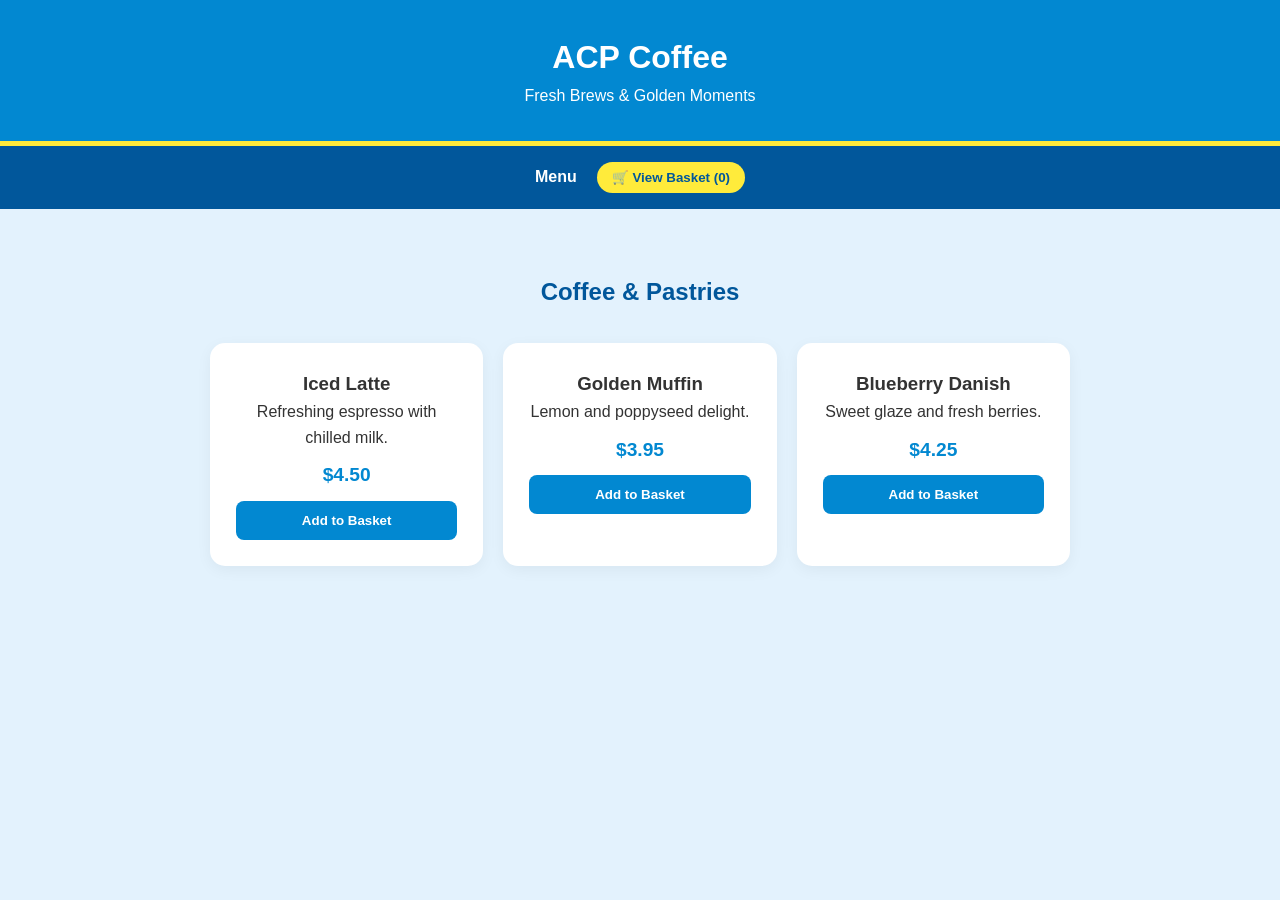
==== ACPcoffee.html @ 82364d1c "Add files via upload" ====
<!DOCTYPE html>
<html lang="en">
<head>
    <meta charset="UTF-8">
    <meta name="viewport" content="width=device-width, initial-scale=1.0">
    <title>ACP Coffee | Order Online</title>
    <style>
        :root {
            --light-blue: #E3F2FD;
            --header-blue: #0288D1;
            --accent-yellow: #FFEB3B;
            --dark-blue: #01579B;
            --white: #ffffff;
            --text: #333;
        }

        * { margin: 0; padding: 0; box-sizing: border-box; font-family: 'Segoe UI', sans-serif; }
        body { background-color: var(--light-blue); color: var(--text); line-height: 1.6; }

        /* Header & Nav */
        header { background-color: var(--header-blue); color: var(--white); padding: 2rem 0; text-align: center; border-bottom: 5px solid var(--accent-yellow); }
        nav { background-color: var(--dark-blue); padding: 1rem; text-align: center; position: sticky; top: 0; z-index: 100; display: flex; justify-content: center; align-items: center; gap: 20px; }
        nav a { color: var(--white); text-decoration: none; font-weight: bold; cursor: pointer; }
        
        .basket-btn { background: var(--accent-yellow); color: var(--dark-blue); padding: 8px 15px; border-radius: 20px; border: none; font-weight: bold; cursor: pointer; transition: 0.3s; }
        .basket-btn:hover { background: var(--white); }

        .container { max-width: 900px; margin: 0 auto; padding: 2rem 20px; }
        .section-title { text-align: center; color: var(--dark-blue); margin: 2rem 0; }

        /* Menu */
        .menu-grid { display: grid; grid-template-columns: repeat(auto-fit, minmax(250px, 1fr)); gap: 20px; }
        .menu-item { background: var(--white); padding: 1.5rem; border-radius: 15px; text-align: center; box-shadow: 0 4px 15px rgba(0,0,0,0.05); border: 2px solid transparent; transition: 0.3s; }
        .menu-item:hover { border-color: var(--header-blue); transform: translateY(-3px); }
        .price { color: var(--header-blue); font-weight: bold; font-size: 1.2rem; display: block; margin: 10px 0; }

        /* Buttons */
        .btn { background: var(--header-blue); color: white; border: none; padding: 12px; border-radius: 8px; cursor: pointer; width: 100%; font-weight: bold; }
        .btn:hover { background: var(--dark-blue); }

        /* Modal / Basket Tab */
        #basket-modal { display: none; position: fixed; top: 0; left: 0; width: 100%; height: 100%; background: rgba(0,0,0,0.6); z-index: 1000; justify-content: center; align-items: center; }
        .modal-content { background: var(--white); padding: 2rem; border-radius: 15px; width: 90%; max-width: 500px; max-height: 80vh; overflow-y: auto; }
        .basket-item { display: flex; justify-content: space-between; padding: 10px 0; border-bottom: 1px solid #eee; }

        /* Forms */
        .hidden { display: none; }
        .card { background: white; padding: 2rem; border-radius: 15px; box-shadow: 0 5px 20px rgba(0,0,0,0.1); }
        input { width: 100%; padding: 12px; margin: 10px 0; border: 2px solid var(--light-blue); border-radius: 8px; }

        #success-page { text-align: center; padding: 3rem; background: var(--white); border-radius: 20px; }
    </style>
</head>
<body>

    <header>
        <h1>ACP Coffee</h1>
        <p>Fresh Brews & Golden Moments</p>
    </header>

    <nav>
        <a onclick="showSection('menu-section')">Menu</a>
        <button class="basket-btn" onclick="toggleBasket()">🛒 View Basket (<span id="cart-count-nav">0</span>)</button>
    </nav>

    <div class="container">
        
        <!-- Menu Section -->
        <section id="menu-section">
            <h2 class="section-title">Coffee & Pastries</h2>
            <div class="menu-grid">
                <!-- Items -->
                <div class="menu-item">
                    <h3>Iced Latte</h3>
                    <p>Refreshing espresso with chilled milk.</p>
                    <span class="price">$4.50</span>
                    <button class="btn" onclick="addToCart('Iced Latte', 4.50)">Add to Basket</button>
                </div>
                <div class="menu-item">
                    <h3>Golden Muffin</h3>
                    <p>Lemon and poppyseed delight.</p>
                    <span class="price">$3.95</span>
                    <button class="btn" onclick="addToCart('Golden Muffin', 3.95)">Add to Basket</button>
                </div>
                <div class="menu-item">
                    <h3>Blueberry Danish</h3>
                    <p>Sweet glaze and fresh berries.</p>
                    <span class="price">$4.25</span>
                    <button class="btn" onclick="addToCart('Blueberry Danish', 4.25)">Add to Basket</button>
                </div>
            </div>
        </section>

        <!-- Checkout: Address -->
        <section id="address-section" class="hidden">
            <h2 class="section-title">Delivery Address</h2>
            <div class="card">
                <input type="text" id="custName" placeholder="Your Name">
                <input type="text" id="custAddress" placeholder="Full Delivery Address">
                <button class="btn" onclick="showSection('payment-section')">Go to Payment</button>
            </div>
        </section>

        <!-- Checkout: Payment -->
        <section id="payment-section" class="hidden">
            <h2 class="section-title">Fake Payment</h2>
            <div class="card">
                <p>Total: <strong id="pay-total"></strong></p>
                <input type="text" placeholder="Card Number">
                <div style="display:flex; gap:10px;">
                    <input type="text" placeholder="MM/YY">
                    <input type="text" placeholder="CVC">
                </div>
                <button class="btn" style="background:#2ecc71" onclick="processPayment()">Pay Securely</button>
            </div>
        </section>

        <!-- Success -->
        <section id="success-page" class="hidden">
            <h2 style="color: #2ecc71">Order Confirmed! ☕</h2>
            <p>Your ACP Coffee is being prepared.</p>
            <div style="background: var(--accent-yellow); padding: 1rem; margin: 1rem 0; border-radius: 10px;">
                <strong>ETA: 22 Minutes</strong>
            </div>
            <button class="btn" onclick="location.reload()">Start New Order</button>
        </section>

    </div>

    <!-- Basket Modal -->
    <div id="basket-modal">
        <div class="modal-content">
            <h2 style="color: var(--dark-blue); margin-bottom: 1rem;">Your Basket</h2>
            <div id="basket-items-list">
                <!-- Items appear here -->
            </div>
            <div style="margin-top: 1.5rem; border-top: 2px solid var(--accent-yellow); padding-top: 10px;">
                <p><strong>Total: $<span id="basket-total-price">0.00</span></strong></p>
            </div>
            <div style="display: flex; gap: 10px; margin-top: 1rem;">
                <button class="btn" style="background:#666" onclick="toggleBasket()">Close</button>
                <button class="btn" onclick="startCheckout()">Checkout</button>
            </div>
            <button onclick="clearCart()" style="background:none; border:none; color:red; cursor:pointer; margin-top:10px; font-size:0.8rem;">Clear All Items</button>
        </div>
    </div>

    <script>
        let cart = [];

        function addToCart(name, price) {
            cart.push({name, price});
            updateBasketUI();
        }

        function updateBasketUI() {
            const list = document.getElementById('basket-items-list');
            const countNav = document.getElementById('cart-count-nav');
            const totalDisplay = document.getElementById('basket-total-price');
            
            list.innerHTML = cart.length === 0 ? "<p>Your basket is empty.</p>" : "";
            
            let total = 0;
            cart.forEach((item) => {
                const div = document.createElement('div');
                div.className = 'basket-item';
                div.innerHTML = `<span>${item.name}</span> <span>$${item.price.toFixed(2)}</span>`;
                list.appendChild(div);
                total += item.price;
            });

            countNav.innerText = cart.length;
            totalDisplay.innerText = total.toFixed(2);
            document.getElementById('pay-total').innerText = "$" + total.toFixed(2);
        }

        function toggleBasket() {
            const modal = document.getElementById('basket-modal');
            modal.style.display = (modal.style.display === 'flex') ? 'none' : 'flex';
        }

        function clearCart() {
            cart = [];
            updateBasketUI();
            toggleBasket();
        }

        function showSection(id) {
            document.querySelectorAll('section').forEach(s => s.classList.add('hidden'));
            document.getElementById(id).classList.remove('hidden');
            window.scrollTo(0,0);
        }

        function startCheckout() {
            if(cart.length === 0) {
                alert("Basket is empty!");
                return;
            }
            toggleBasket();
            showSection('address-section');
        }

        function processPayment() {
            showSection('success-page');
        }
    </script>
</body>
</html>
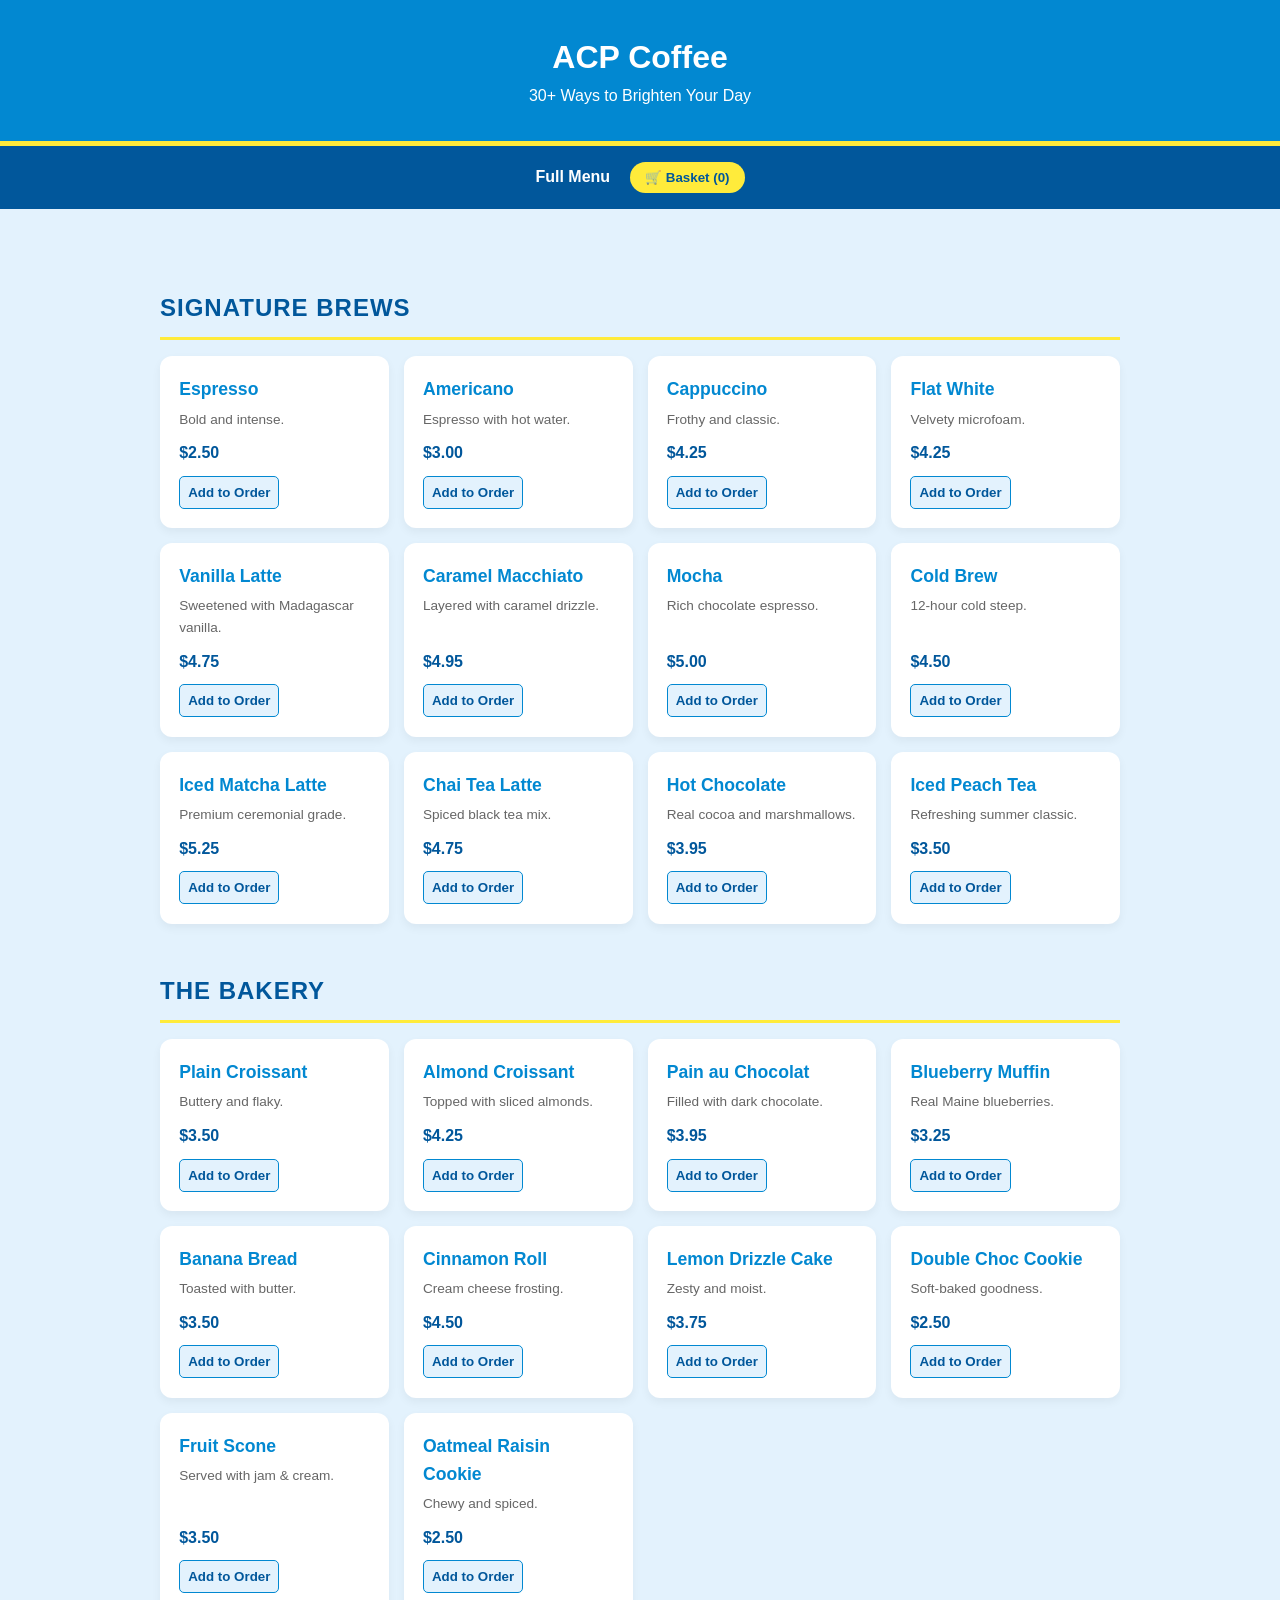
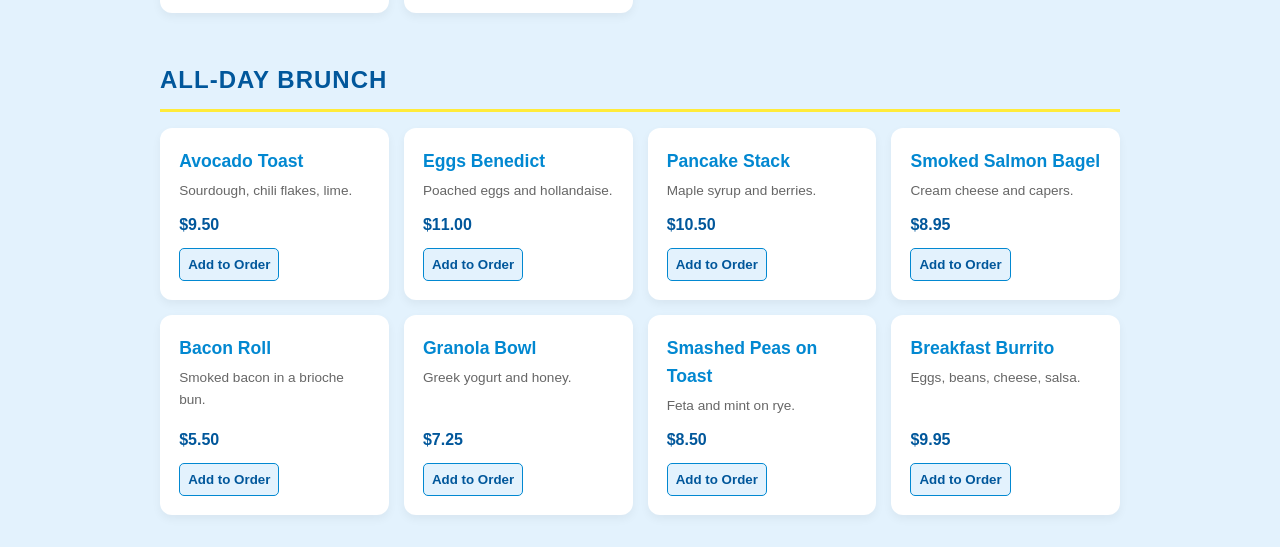
==== commit 7355adfd: "Update ACPcoffee.html" ====
--- a/ACPcoffee.html
+++ b/ACPcoffee.html
@@ -3,7 +3,7 @@
 <head>
     <meta charset="UTF-8">
     <meta name="viewport" content="width=device-width, initial-scale=1.0">
-    <title>ACP Coffee | Order Online</title>
+    <title>ACP Coffee | Full Menu</title>
     <style>
         :root {
             --light-blue: #E3F2FD;
@@ -17,112 +17,97 @@
         * { margin: 0; padding: 0; box-sizing: border-box; font-family: 'Segoe UI', sans-serif; }
         body { background-color: var(--light-blue); color: var(--text); line-height: 1.6; }
 
-        /* Header & Nav */
         header { background-color: var(--header-blue); color: var(--white); padding: 2rem 0; text-align: center; border-bottom: 5px solid var(--accent-yellow); }
         nav { background-color: var(--dark-blue); padding: 1rem; text-align: center; position: sticky; top: 0; z-index: 100; display: flex; justify-content: center; align-items: center; gap: 20px; }
         nav a { color: var(--white); text-decoration: none; font-weight: bold; cursor: pointer; }
         
         .basket-btn { background: var(--accent-yellow); color: var(--dark-blue); padding: 8px 15px; border-radius: 20px; border: none; font-weight: bold; cursor: pointer; transition: 0.3s; }
-        .basket-btn:hover { background: var(--white); }
-
-        .container { max-width: 900px; margin: 0 auto; padding: 2rem 20px; }
-        .section-title { text-align: center; color: var(--dark-blue); margin: 2rem 0; }
-
-        /* Menu */
-        .menu-grid { display: grid; grid-template-columns: repeat(auto-fit, minmax(250px, 1fr)); gap: 20px; }
-        .menu-item { background: var(--white); padding: 1.5rem; border-radius: 15px; text-align: center; box-shadow: 0 4px 15px rgba(0,0,0,0.05); border: 2px solid transparent; transition: 0.3s; }
-        .menu-item:hover { border-color: var(--header-blue); transform: translateY(-3px); }
-        .price { color: var(--header-blue); font-weight: bold; font-size: 1.2rem; display: block; margin: 10px 0; }
+
+        .container { max-width: 1000px; margin: 0 auto; padding: 2rem 20px; }
+        .category-title { color: var(--dark-blue); margin: 3rem 0 1rem; padding-bottom: 10px; border-bottom: 3px solid var(--accent-yellow); text-transform: uppercase; letter-spacing: 1px; }
+
+        /* Menu Grid */
+        .menu-grid { display: grid; grid-template-columns: repeat(auto-fill, minmax(220px, 1fr)); gap: 15px; }
+        .menu-item { background: var(--white); padding: 1.2rem; border-radius: 12px; box-shadow: 0 4px 10px rgba(0,0,0,0.05); display: flex; flex-direction: column; justify-content: space-between; }
+        .menu-item h3 { font-size: 1.1rem; color: var(--header-blue); margin-bottom: 5px; }
+        .menu-item p { font-size: 0.85rem; color: #666; margin-bottom: 10px; }
+        .price { font-weight: bold; color: var(--dark-blue); margin-bottom: 10px; display: block; }
 
         /* Buttons */
-        .btn { background: var(--header-blue); color: white; border: none; padding: 12px; border-radius: 8px; cursor: pointer; width: 100%; font-weight: bold; }
-        .btn:hover { background: var(--dark-blue); }
-
-        /* Modal / Basket Tab */
-        #basket-modal { display: none; position: fixed; top: 0; left: 0; width: 100%; height: 100%; background: rgba(0,0,0,0.6); z-index: 1000; justify-content: center; align-items: center; }
-        .modal-content { background: var(--white); padding: 2rem; border-radius: 15px; width: 90%; max-width: 500px; max-height: 80vh; overflow-y: auto; }
-        .basket-item { display: flex; justify-content: space-between; padding: 10px 0; border-bottom: 1px solid #eee; }
-
-        /* Forms */
+        .add-btn { background: var(--light-blue); color: var(--dark-blue); border: 1px solid var(--header-blue); padding: 8px; border-radius: 5px; cursor: pointer; font-weight: bold; transition: 0.2s; }
+        .add-btn:hover { background: var(--header-blue); color: white; }
+        .btn-checkout { background: var(--header-blue); color: white; border: none; padding: 12px; border-radius: 8px; cursor: pointer; width: 100%; font-weight: bold; }
+
+        /* Modal */
+        #basket-modal { display: none; position: fixed; top: 0; left: 0; width: 100%; height: 100%; background: rgba(0,0,0,0.7); z-index: 1000; justify-content: center; align-items: center; }
+        .modal-content { background: var(--white); padding: 2rem; border-radius: 15px; width: 90%; max-width: 450px; max-height: 85vh; display: flex; flex-direction: column; }
+        #basket-items-list { overflow-y: auto; flex-grow: 1; margin: 15px 0; border-top: 1px solid #eee; }
+        .basket-item { display: flex; justify-content: space-between; padding: 10px 0; border-bottom: 1px solid #eee; font-size: 0.95rem; }
+
         .hidden { display: none; }
-        .card { background: white; padding: 2rem; border-radius: 15px; box-shadow: 0 5px 20px rgba(0,0,0,0.1); }
-        input { width: 100%; padding: 12px; margin: 10px 0; border: 2px solid var(--light-blue); border-radius: 8px; }
-
-        #success-page { text-align: center; padding: 3rem; background: var(--white); border-radius: 20px; }
+        .card { background: white; padding: 2rem; border-radius: 15px; max-width: 500px; margin: 0 auto; }
+        input { width: 100%; padding: 12px; margin: 10px 0; border: 1px solid #ddd; border-radius: 8px; }
     </style>
 </head>
 <body>
 
     <header>
         <h1>ACP Coffee</h1>
-        <p>Fresh Brews & Golden Moments</p>
+        <p>30+ Ways to Brighten Your Day</p>
     </header>
 
     <nav>
-        <a onclick="showSection('menu-section')">Menu</a>
-        <button class="basket-btn" onclick="toggleBasket()">🛒 View Basket (<span id="cart-count-nav">0</span>)</button>
+        <a onclick="showSection('menu-section')">Full Menu</a>
+        <button class="basket-btn" onclick="toggleBasket()">🛒 Basket (<span id="cart-count-nav">0</span>)</button>
     </nav>
 
     <div class="container">
         
-        <!-- Menu Section -->
         <section id="menu-section">
-            <h2 class="section-title">Coffee & Pastries</h2>
-            <div class="menu-grid">
-                <!-- Items -->
-                <div class="menu-item">
-                    <h3>Iced Latte</h3>
-                    <p>Refreshing espresso with chilled milk.</p>
-                    <span class="price">$4.50</span>
-                    <button class="btn" onclick="addToCart('Iced Latte', 4.50)">Add to Basket</button>
+            <!-- COFFEE & DRINKS (12 items) -->
+            <h2 class="category-title">Signature Brews</h2>
+            <div class="menu-grid" id="coffee-grid"></div>
+
+            <!-- BAKERY (10 items) -->
+            <h2 class="category-title">The Bakery</h2>
+            <div class="menu-grid" id="bakery-grid"></div>
+
+            <!-- BRUNCH (8 items) -->
+            <h2 class="category-title">All-Day Brunch</h2>
+            <div class="menu-grid" id="brunch-grid"></div>
+        </section>
+
+        <!-- Checkout Screens -->
+        <section id="address-section" class="hidden">
+            <h2 class="section-title" style="text-align: center; margin: 2rem;">Delivery Details</h2>
+            <div class="card">
+                <input type="text" id="custName" placeholder="Full Name">
+                <input type="text" id="custAddress" placeholder="123 Sunshine Blvd, London">
+                <button class="btn-checkout" onclick="showSection('payment-section')">Continue to Payment</button>
+            </div>
+        </section>
+
+        <section id="payment-section" class="hidden">
+            <h2 class="section-title" style="text-align: center; margin: 2rem;">Secure Checkout</h2>
+            <div class="card">
+                <p>Total Order Value: <strong id="pay-total"></strong></p>
+                <input type="text" placeholder="Card Number" maxlength="16">
+                <div style="display:flex; gap:10px;">
+                    <input type="text" placeholder="MM/YY" maxlength="5">
+                    <input type="text" placeholder="CVV" maxlength="3">
                 </div>
-                <div class="menu-item">
-                    <h3>Golden Muffin</h3>
-                    <p>Lemon and poppyseed delight.</p>
-                    <span class="price">$3.95</span>
-                    <button class="btn" onclick="addToCart('Golden Muffin', 3.95)">Add to Basket</button>
-                </div>
-                <div class="menu-item">
-                    <h3>Blueberry Danish</h3>
-                    <p>Sweet glaze and fresh berries.</p>
-                    <span class="price">$4.25</span>
-                    <button class="btn" onclick="addToCart('Blueberry Danish', 4.25)">Add to Basket</button>
-                </div>
-            </div>
-        </section>
-
-        <!-- Checkout: Address -->
-        <section id="address-section" class="hidden">
-            <h2 class="section-title">Delivery Address</h2>
-            <div class="card">
-                <input type="text" id="custName" placeholder="Your Name">
-                <input type="text" id="custAddress" placeholder="Full Delivery Address">
-                <button class="btn" onclick="showSection('payment-section')">Go to Payment</button>
-            </div>
-        </section>
-
-        <!-- Checkout: Payment -->
-        <section id="payment-section" class="hidden">
-            <h2 class="section-title">Fake Payment</h2>
-            <div class="card">
-                <p>Total: <strong id="pay-total"></strong></p>
-                <input type="text" placeholder="Card Number">
-                <div style="display:flex; gap:10px;">
-                    <input type="text" placeholder="MM/YY">
-                    <input type="text" placeholder="CVC">
-                </div>
-                <button class="btn" style="background:#2ecc71" onclick="processPayment()">Pay Securely</button>
-            </div>
-        </section>
-
-        <!-- Success -->
-        <section id="success-page" class="hidden">
-            <h2 style="color: #2ecc71">Order Confirmed! ☕</h2>
-            <p>Your ACP Coffee is being prepared.</p>
-            <div style="background: var(--accent-yellow); padding: 1rem; margin: 1rem 0; border-radius: 10px;">
-                <strong>ETA: 22 Minutes</strong>
-            </div>
-            <button class="btn" onclick="location.reload()">Start New Order</button>
+                <button class="btn-checkout" style="background:#2ecc71" onclick="processPayment()">Complete Purchase</button>
+            </div>
+        </section>
+
+        <section id="success-page" class="hidden" style="text-align:center; padding: 4rem 0;">
+            <h1 style="color:#2ecc71; font-size: 3rem;">☕ Success!</h1>
+            <p>Order received. We are warming up the ovens!</p>
+            <div style="background:var(--accent-yellow); display:inline-block; padding: 1rem 2rem; border-radius: 50px; margin: 2rem 0; font-weight:bold;">
+                Estimated Delivery: 28 Minutes
+            </div>
+            <br>
+            <button class="btn-checkout" style="width:200px" onclick="location.reload()">Return Home</button>
         </section>
 
     </div>
@@ -130,59 +115,105 @@
     <!-- Basket Modal -->
     <div id="basket-modal">
         <div class="modal-content">
-            <h2 style="color: var(--dark-blue); margin-bottom: 1rem;">Your Basket</h2>
-            <div id="basket-items-list">
-                <!-- Items appear here -->
-            </div>
-            <div style="margin-top: 1.5rem; border-top: 2px solid var(--accent-yellow); padding-top: 10px;">
-                <p><strong>Total: $<span id="basket-total-price">0.00</span></strong></p>
+            <h2 style="color: var(--dark-blue);">Your Selections</h2>
+            <div id="basket-items-list"></div>
+            <div style="padding-top: 15px; font-size: 1.2rem;">
+                <strong>Total: $<span id="basket-total-price">0.00</span></strong>
             </div>
             <div style="display: flex; gap: 10px; margin-top: 1rem;">
-                <button class="btn" style="background:#666" onclick="toggleBasket()">Close</button>
-                <button class="btn" onclick="startCheckout()">Checkout</button>
-            </div>
-            <button onclick="clearCart()" style="background:none; border:none; color:red; cursor:pointer; margin-top:10px; font-size:0.8rem;">Clear All Items</button>
+                <button class="btn-checkout" style="background:#888" onclick="toggleBasket()">Back</button>
+                <button class="btn-checkout" onclick="startCheckout()">Checkout</button>
+            </div>
         </div>
     </div>
 
     <script>
+        const menuData = {
+            brews: [
+                {n: "Espresso", p: 2.50, d: "Bold and intense."},
+                {n: "Americano", p: 3.00, d: "Espresso with hot water."},
+                {n: "Cappuccino", p: 4.25, d: "Frothy and classic."},
+                {n: "Flat White", p: 4.25, d: "Velvety microfoam."},
+                {n: "Vanilla Latte", p: 4.75, d: "Sweetened with Madagascar vanilla."},
+                {n: "Caramel Macchiato", p: 4.95, d: "Layered with caramel drizzle."},
+                {n: "Mocha", p: 5.00, d: "Rich chocolate espresso."},
+                {n: "Cold Brew", p: 4.50, d: "12-hour cold steep."},
+                {n: "Iced Matcha Latte", p: 5.25, d: "Premium ceremonial grade."},
+                {n: "Chai Tea Latte", p: 4.75, d: "Spiced black tea mix."},
+                {n: "Hot Chocolate", p: 3.95, d: "Real cocoa and marshmallows."},
+                {n: "Iced Peach Tea", p: 3.50, d: "Refreshing summer classic."}
+            ],
+            bakery: [
+                {n: "Plain Croissant", p: 3.50, d: "Buttery and flaky."},
+                {n: "Almond Croissant", p: 4.25, d: "Topped with sliced almonds."},
+                {n: "Pain au Chocolat", p: 3.95, d: "Filled with dark chocolate."},
+                {n: "Blueberry Muffin", p: 3.25, d: "Real Maine blueberries."},
+                {n: "Banana Bread", p: 3.50, d: "Toasted with butter."},
+                {n: "Cinnamon Roll", p: 4.50, d: "Cream cheese frosting."},
+                {n: "Lemon Drizzle Cake", p: 3.75, d: "Zesty and moist."},
+                {n: "Double Choc Cookie", p: 2.50, d: "Soft-baked goodness."},
+                {n: "Fruit Scone", p: 3.50, d: "Served with jam & cream."},
+                {n: "Oatmeal Raisin Cookie", p: 2.50, d: "Chewy and spiced."}
+            ],
+            brunch: [
+                {n: "Avocado Toast", p: 9.50, d: "Sourdough, chili flakes, lime."},
+                {n: "Eggs Benedict", p: 11.00, d: "Poached eggs and hollandaise."},
+                {n: "Pancake Stack", p: 10.50, d: "Maple syrup and berries."},
+                {n: "Smoked Salmon Bagel", p: 8.95, d: "Cream cheese and capers."},
+                {n: "Bacon Roll", p: 5.50, d: "Smoked bacon in a brioche bun."},
+                {n: "Granola Bowl", p: 7.25, d: "Greek yogurt and honey."},
+                {n: "Smashed Peas on Toast", p: 8.50, d: "Feta and mint on rye."},
+                {n: "Breakfast Burrito", p: 9.95, d: "Eggs, beans, cheese, salsa."}
+            ]
+        };
+
         let cart = [];
+
+        function initMenu() {
+            renderGrid('coffee-grid', menuData.brews);
+            renderGrid('bakery-grid', menuData.bakery);
+            renderGrid('brunch-grid', menuData.brunch);
+        }
+
+        function renderGrid(id, items) {
+            const grid = document.getElementById(id);
+            items.forEach(item => {
+                grid.innerHTML += `
+                    <div class="menu-item">
+                        <div>
+                            <h3>${item.n}</h3>
+                            <p>${item.d}</p>
+                        </div>
+                        <div>
+                            <span class="price">$${item.p.toFixed(2)}</span>
+                            <button class="add-btn" onclick="addToCart('${item.n}', ${item.p})">Add to Order</button>
+                        </div>
+                    </div>
+                `;
+            });
+        }
 
         function addToCart(name, price) {
             cart.push({name, price});
-            updateBasketUI();
-        }
-
-        function updateBasketUI() {
+            updateUI();
+        }
+
+        function updateUI() {
+            document.getElementById('cart-count-nav').innerText = cart.length;
             const list = document.getElementById('basket-items-list');
-            const countNav = document.getElementById('cart-count-nav');
-            const totalDisplay = document.getElementById('basket-total-price');
-            
-            list.innerHTML = cart.length === 0 ? "<p>Your basket is empty.</p>" : "";
-            
             let total = 0;
-            cart.forEach((item) => {
-                const div = document.createElement('div');
-                div.className = 'basket-item';
-                div.innerHTML = `<span>${item.name}</span> <span>$${item.price.toFixed(2)}</span>`;
-                list.appendChild(div);
+            list.innerHTML = "";
+            cart.forEach(item => {
+                list.innerHTML += `<div class="basket-item"><span>${item.name}</span><span>$${item.price.toFixed(2)}</span></div>`;
                 total += item.price;
             });
-
-            countNav.innerText = cart.length;
-            totalDisplay.innerText = total.toFixed(2);
+            document.getElementById('basket-total-price').innerText = total.toFixed(2);
             document.getElementById('pay-total').innerText = "$" + total.toFixed(2);
         }
 
         function toggleBasket() {
-            const modal = document.getElementById('basket-modal');
-            modal.style.display = (modal.style.display === 'flex') ? 'none' : 'flex';
-        }
-
-        function clearCart() {
-            cart = [];
-            updateBasketUI();
-            toggleBasket();
+            const m = document.getElementById('basket-modal');
+            m.style.display = (m.style.display === 'flex') ? 'none' : 'flex';
         }
 
         function showSection(id) {
@@ -192,10 +223,7 @@
         }
 
         function startCheckout() {
-            if(cart.length === 0) {
-                alert("Basket is empty!");
-                return;
-            }
+            if(cart.length === 0) return alert("Basket is empty!");
             toggleBasket();
             showSection('address-section');
         }
@@ -203,6 +231,8 @@
         function processPayment() {
             showSection('success-page');
         }
+
+        initMenu();
     </script>
 </body>
-</html>+</html>
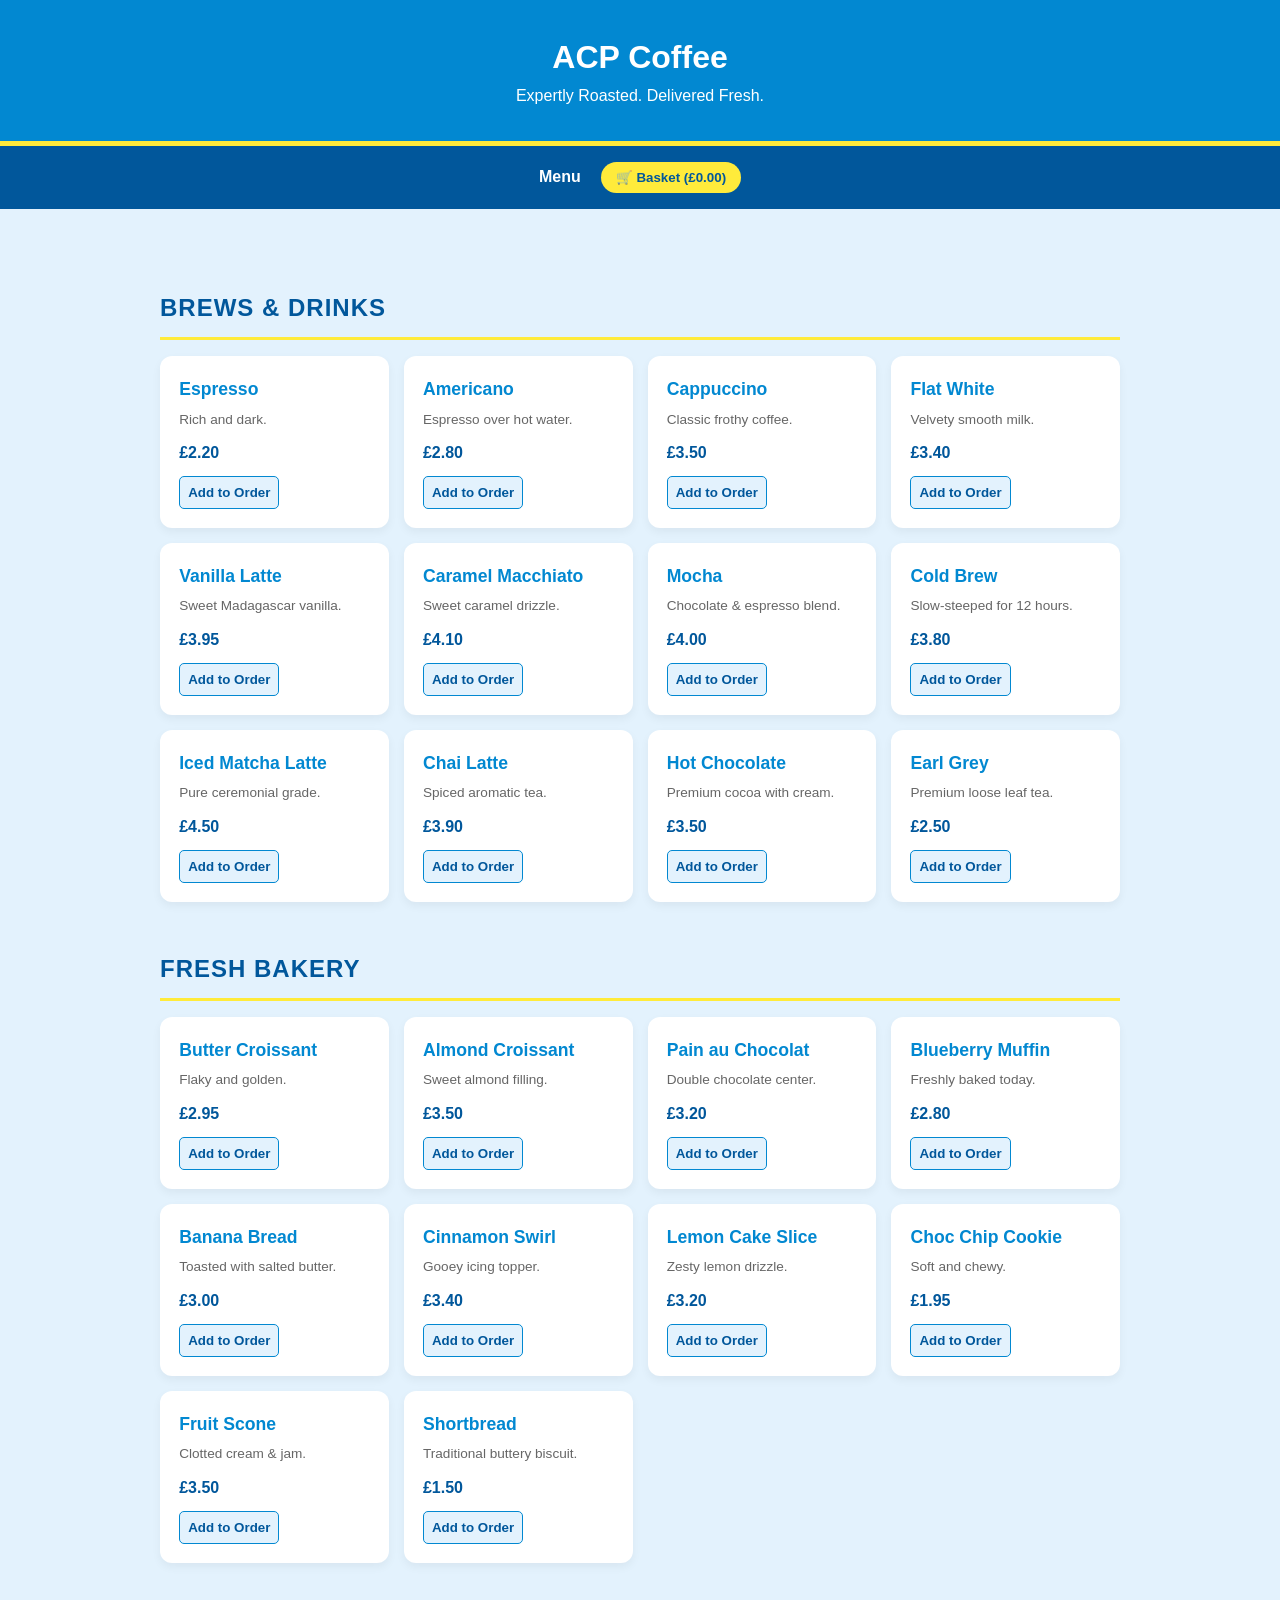
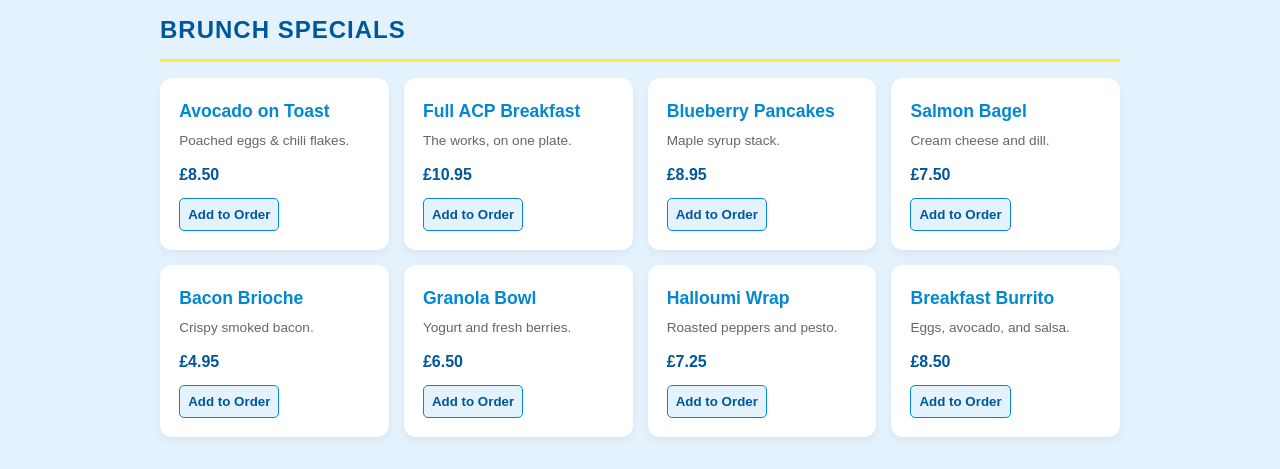
==== commit 4b1bbd1b: "Update ACPcoffee.html" ====
--- a/ACPcoffee.html
+++ b/ACPcoffee.html
@@ -3,7 +3,7 @@
 <head>
     <meta charset="UTF-8">
     <meta name="viewport" content="width=device-width, initial-scale=1.0">
-    <title>ACP Coffee | Full Menu</title>
+    <title>ACP Coffee | Order Online</title>
     <style>
         :root {
             --light-blue: #E3F2FD;
@@ -26,19 +26,16 @@
         .container { max-width: 1000px; margin: 0 auto; padding: 2rem 20px; }
         .category-title { color: var(--dark-blue); margin: 3rem 0 1rem; padding-bottom: 10px; border-bottom: 3px solid var(--accent-yellow); text-transform: uppercase; letter-spacing: 1px; }
 
-        /* Menu Grid */
         .menu-grid { display: grid; grid-template-columns: repeat(auto-fill, minmax(220px, 1fr)); gap: 15px; }
         .menu-item { background: var(--white); padding: 1.2rem; border-radius: 12px; box-shadow: 0 4px 10px rgba(0,0,0,0.05); display: flex; flex-direction: column; justify-content: space-between; }
         .menu-item h3 { font-size: 1.1rem; color: var(--header-blue); margin-bottom: 5px; }
         .menu-item p { font-size: 0.85rem; color: #666; margin-bottom: 10px; }
         .price { font-weight: bold; color: var(--dark-blue); margin-bottom: 10px; display: block; }
 
-        /* Buttons */
         .add-btn { background: var(--light-blue); color: var(--dark-blue); border: 1px solid var(--header-blue); padding: 8px; border-radius: 5px; cursor: pointer; font-weight: bold; transition: 0.2s; }
         .add-btn:hover { background: var(--header-blue); color: white; }
         .btn-checkout { background: var(--header-blue); color: white; border: none; padding: 12px; border-radius: 8px; cursor: pointer; width: 100%; font-weight: bold; }
 
-        /* Modal */
         #basket-modal { display: none; position: fixed; top: 0; left: 0; width: 100%; height: 100%; background: rgba(0,0,0,0.7); z-index: 1000; justify-content: center; align-items: center; }
         .modal-content { background: var(--white); padding: 2rem; border-radius: 15px; width: 90%; max-width: 450px; max-height: 85vh; display: flex; flex-direction: column; }
         #basket-items-list { overflow-y: auto; flex-grow: 1; margin: 15px 0; border-top: 1px solid #eee; }
@@ -53,61 +50,58 @@
 
     <header>
         <h1>ACP Coffee</h1>
-        <p>30+ Ways to Brighten Your Day</p>
+        <p>Expertly Roasted. Delivered Fresh.</p>
     </header>
 
     <nav>
-        <a onclick="showSection('menu-section')">Full Menu</a>
-        <button class="basket-btn" onclick="toggleBasket()">🛒 Basket (<span id="cart-count-nav">0</span>)</button>
+        <a onclick="showSection('menu-section')">Menu</a>
+        <button class="basket-btn" onclick="toggleBasket()">🛒 Basket (£<span id="basket-total-nav">0.00</span>)</button>
     </nav>
 
     <div class="container">
         
         <section id="menu-section">
-            <!-- COFFEE & DRINKS (12 items) -->
-            <h2 class="category-title">Signature Brews</h2>
+            <h2 class="category-title">Brews & Drinks</h2>
             <div class="menu-grid" id="coffee-grid"></div>
 
-            <!-- BAKERY (10 items) -->
-            <h2 class="category-title">The Bakery</h2>
+            <h2 class="category-title">Fresh Bakery</h2>
             <div class="menu-grid" id="bakery-grid"></div>
 
-            <!-- BRUNCH (8 items) -->
-            <h2 class="category-title">All-Day Brunch</h2>
+            <h2 class="category-title">Brunch Specials</h2>
             <div class="menu-grid" id="brunch-grid"></div>
         </section>
 
-        <!-- Checkout Screens -->
+        <!-- Checkout Sections -->
         <section id="address-section" class="hidden">
             <h2 class="section-title" style="text-align: center; margin: 2rem;">Delivery Details</h2>
             <div class="card">
                 <input type="text" id="custName" placeholder="Full Name">
-                <input type="text" id="custAddress" placeholder="123 Sunshine Blvd, London">
+                <input type="text" id="custAddress" placeholder="Street Address, London, UK">
                 <button class="btn-checkout" onclick="showSection('payment-section')">Continue to Payment</button>
             </div>
         </section>
 
         <section id="payment-section" class="hidden">
-            <h2 class="section-title" style="text-align: center; margin: 2rem;">Secure Checkout</h2>
+            <h2 class="section-title" style="text-align: center; margin: 2rem;">Secure Payment</h2>
             <div class="card">
-                <p>Total Order Value: <strong id="pay-total"></strong></p>
+                <p>Total to Pay: <strong id="pay-total"></strong></p>
                 <input type="text" placeholder="Card Number" maxlength="16">
                 <div style="display:flex; gap:10px;">
                     <input type="text" placeholder="MM/YY" maxlength="5">
                     <input type="text" placeholder="CVV" maxlength="3">
                 </div>
-                <button class="btn-checkout" style="background:#2ecc71" onclick="processPayment()">Complete Purchase</button>
+                <button class="btn-checkout" style="background:#2ecc71" onclick="processPayment()">Pay Now</button>
             </div>
         </section>
 
         <section id="success-page" class="hidden" style="text-align:center; padding: 4rem 0;">
-            <h1 style="color:#2ecc71; font-size: 3rem;">☕ Success!</h1>
-            <p>Order received. We are warming up the ovens!</p>
+            <h1 style="color:#2ecc71; font-size: 3rem;">☕ Cheers!</h1>
+            <p>Payment successful. Your order is being prepared.</p>
             <div style="background:var(--accent-yellow); display:inline-block; padding: 1rem 2rem; border-radius: 50px; margin: 2rem 0; font-weight:bold;">
-                Estimated Delivery: 28 Minutes
+                Estimated Delivery: 25 Minutes
             </div>
             <br>
-            <button class="btn-checkout" style="width:200px" onclick="location.reload()">Return Home</button>
+            <button class="btn-checkout" style="width:200px" onclick="location.reload()">New Order</button>
         </section>
 
     </div>
@@ -115,13 +109,13 @@
     <!-- Basket Modal -->
     <div id="basket-modal">
         <div class="modal-content">
-            <h2 style="color: var(--dark-blue);">Your Selections</h2>
+            <h2 style="color: var(--dark-blue);">Current Basket</h2>
             <div id="basket-items-list"></div>
             <div style="padding-top: 15px; font-size: 1.2rem;">
-                <strong>Total: $<span id="basket-total-price">0.00</span></strong>
+                <strong>Total: £<span id="basket-total-price">0.00</span></strong>
             </div>
             <div style="display: flex; gap: 10px; margin-top: 1rem;">
-                <button class="btn-checkout" style="background:#888" onclick="toggleBasket()">Back</button>
+                <button class="btn-checkout" style="background:#888" onclick="toggleBasket()">Close</button>
                 <button class="btn-checkout" onclick="startCheckout()">Checkout</button>
             </div>
         </div>
@@ -130,40 +124,40 @@
     <script>
         const menuData = {
             brews: [
-                {n: "Espresso", p: 2.50, d: "Bold and intense."},
-                {n: "Americano", p: 3.00, d: "Espresso with hot water."},
-                {n: "Cappuccino", p: 4.25, d: "Frothy and classic."},
-                {n: "Flat White", p: 4.25, d: "Velvety microfoam."},
-                {n: "Vanilla Latte", p: 4.75, d: "Sweetened with Madagascar vanilla."},
-                {n: "Caramel Macchiato", p: 4.95, d: "Layered with caramel drizzle."},
-                {n: "Mocha", p: 5.00, d: "Rich chocolate espresso."},
-                {n: "Cold Brew", p: 4.50, d: "12-hour cold steep."},
-                {n: "Iced Matcha Latte", p: 5.25, d: "Premium ceremonial grade."},
-                {n: "Chai Tea Latte", p: 4.75, d: "Spiced black tea mix."},
-                {n: "Hot Chocolate", p: 3.95, d: "Real cocoa and marshmallows."},
-                {n: "Iced Peach Tea", p: 3.50, d: "Refreshing summer classic."}
+                {n: "Espresso", p: 2.20, d: "Rich and dark."},
+                {n: "Americano", p: 2.80, d: "Espresso over hot water."},
+                {n: "Cappuccino", p: 3.50, d: "Classic frothy coffee."},
+                {n: "Flat White", p: 3.40, d: "Velvety smooth milk."},
+                {n: "Vanilla Latte", p: 3.95, d: "Sweet Madagascar vanilla."},
+                {n: "Caramel Macchiato", p: 4.10, d: "Sweet caramel drizzle."},
+                {n: "Mocha", p: 4.00, d: "Chocolate & espresso blend."},
+                {n: "Cold Brew", p: 3.80, d: "Slow-steeped for 12 hours."},
+                {n: "Iced Matcha Latte", p: 4.50, d: "Pure ceremonial grade."},
+                {n: "Chai Latte", p: 3.90, d: "Spiced aromatic tea."},
+                {n: "Hot Chocolate", p: 3.50, d: "Premium cocoa with cream."},
+                {n: "Earl Grey", p: 2.50, d: "Premium loose leaf tea."}
             ],
             bakery: [
-                {n: "Plain Croissant", p: 3.50, d: "Buttery and flaky."},
-                {n: "Almond Croissant", p: 4.25, d: "Topped with sliced almonds."},
-                {n: "Pain au Chocolat", p: 3.95, d: "Filled with dark chocolate."},
-                {n: "Blueberry Muffin", p: 3.25, d: "Real Maine blueberries."},
-                {n: "Banana Bread", p: 3.50, d: "Toasted with butter."},
-                {n: "Cinnamon Roll", p: 4.50, d: "Cream cheese frosting."},
-                {n: "Lemon Drizzle Cake", p: 3.75, d: "Zesty and moist."},
-                {n: "Double Choc Cookie", p: 2.50, d: "Soft-baked goodness."},
-                {n: "Fruit Scone", p: 3.50, d: "Served with jam & cream."},
-                {n: "Oatmeal Raisin Cookie", p: 2.50, d: "Chewy and spiced."}
+                {n: "Butter Croissant", p: 2.95, d: "Flaky and golden."},
+                {n: "Almond Croissant", p: 3.50, d: "Sweet almond filling."},
+                {n: "Pain au Chocolat", p: 3.20, d: "Double chocolate center."},
+                {n: "Blueberry Muffin", p: 2.80, d: "Freshly baked today."},
+                {n: "Banana Bread", p: 3.00, d: "Toasted with salted butter."},
+                {n: "Cinnamon Swirl", p: 3.40, d: "Gooey icing topper."},
+                {n: "Lemon Cake Slice", p: 3.20, d: "Zesty lemon drizzle."},
+                {n: "Choc Chip Cookie", p: 1.95, d: "Soft and chewy."},
+                {n: "Fruit Scone", p: 3.50, d: "Clotted cream & jam."},
+                {n: "Shortbread", p: 1.50, d: "Traditional buttery biscuit."}
             ],
             brunch: [
-                {n: "Avocado Toast", p: 9.50, d: "Sourdough, chili flakes, lime."},
-                {n: "Eggs Benedict", p: 11.00, d: "Poached eggs and hollandaise."},
-                {n: "Pancake Stack", p: 10.50, d: "Maple syrup and berries."},
-                {n: "Smoked Salmon Bagel", p: 8.95, d: "Cream cheese and capers."},
-                {n: "Bacon Roll", p: 5.50, d: "Smoked bacon in a brioche bun."},
-                {n: "Granola Bowl", p: 7.25, d: "Greek yogurt and honey."},
-                {n: "Smashed Peas on Toast", p: 8.50, d: "Feta and mint on rye."},
-                {n: "Breakfast Burrito", p: 9.95, d: "Eggs, beans, cheese, salsa."}
+                {n: "Avocado on Toast", p: 8.50, d: "Poached eggs & chili flakes."},
+                {n: "Full ACP Breakfast", p: 10.95, d: "The works, on one plate."},
+                {n: "Blueberry Pancakes", p: 8.95, d: "Maple syrup stack."},
+                {n: "Salmon Bagel", p: 7.50, d: "Cream cheese and dill."},
+                {n: "Bacon Brioche", p: 4.95, d: "Crispy smoked bacon."},
+                {n: "Granola Bowl", p: 6.50, d: "Yogurt and fresh berries."},
+                {n: "Halloumi Wrap", p: 7.25, d: "Roasted peppers and pesto."},
+                {n: "Breakfast Burrito", p: 8.50, d: "Eggs, avocado, and salsa."}
             ]
         };
 
@@ -185,7 +179,7 @@
                             <p>${item.d}</p>
                         </div>
                         <div>
-                            <span class="price">$${item.p.toFixed(2)}</span>
+                            <span class="price">£${item.p.toFixed(2)}</span>
                             <button class="add-btn" onclick="addToCart('${item.n}', ${item.p})">Add to Order</button>
                         </div>
                     </div>
@@ -199,16 +193,21 @@
         }
 
         function updateUI() {
-            document.getElementById('cart-count-nav').innerText = cart.length;
             const list = document.getElementById('basket-items-list');
+            const totalNav = document.getElementById('basket-total-nav');
+            const totalPrice = document.getElementById('basket-total-price');
+            const payTotal = document.getElementById('pay-total');
+            
             let total = 0;
             list.innerHTML = "";
             cart.forEach(item => {
-                list.innerHTML += `<div class="basket-item"><span>${item.name}</span><span>$${item.price.toFixed(2)}</span></div>`;
+                list.innerHTML += `<div class="basket-item"><span>${item.name}</span><span>£${item.price.toFixed(2)}</span></div>`;
                 total += item.price;
             });
-            document.getElementById('basket-total-price').innerText = total.toFixed(2);
-            document.getElementById('pay-total').innerText = "$" + total.toFixed(2);
+            
+            totalNav.innerText = total.toFixed(2);
+            totalPrice.innerText = total.toFixed(2);
+            payTotal.innerText = "£" + total.toFixed(2);
         }
 
         function toggleBasket() {
